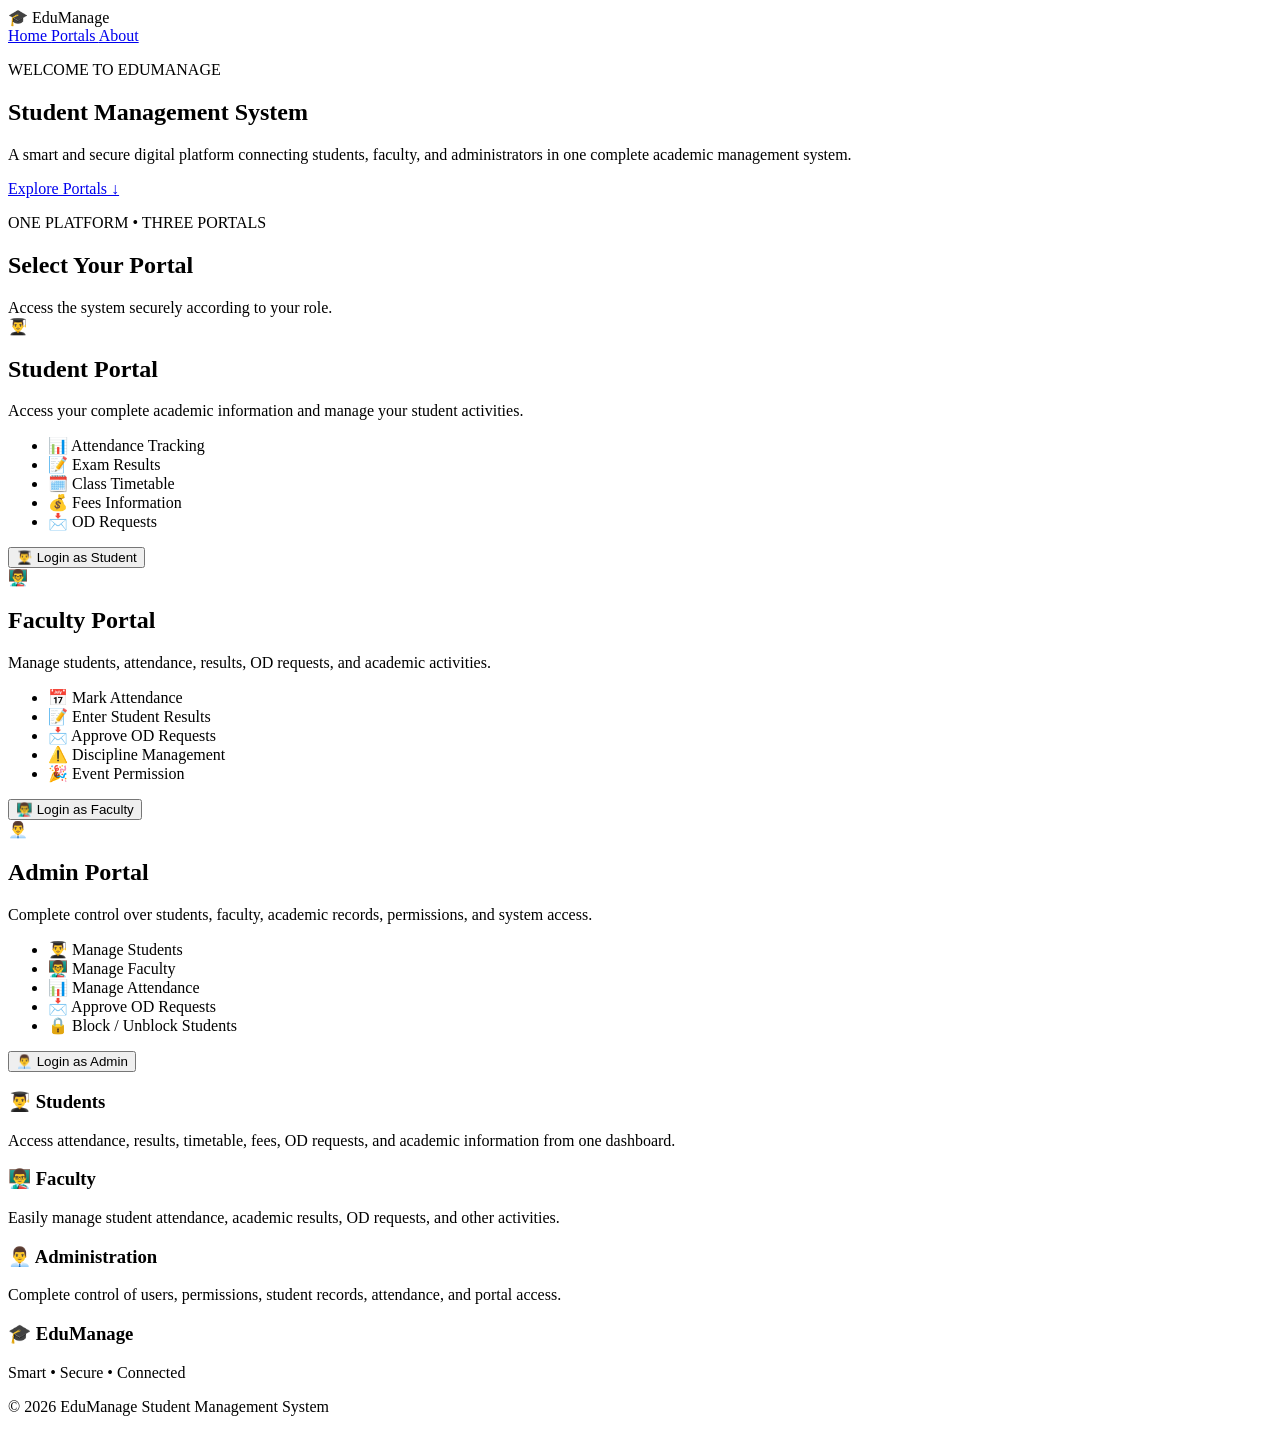
==== index.html @ 98a9db1b "Add files via upload" ====
<!DOCTYPE html>
<html lang="en">

<head>
    <meta charset="UTF-8">

    <meta name="viewport"
        content="width=device-width, initial-scale=1.0">

    <title>EduManage | Student Management System</title>

    <link rel="stylesheet" href="style.css">

    <!-- Google Font -->
    <link rel="preconnect"
        href="https://fonts.googleapis.com">

    <link rel="preconnect"
        href="https://fonts.gstatic.com"
        crossorigin>

    <link href="https://fonts.googleapis.com/css2?family=Poppins:wght@300;400;500;600;700&display=swap"
        rel="stylesheet">

</head>


<body class="home-page">


    <!-- ================= NAVBAR ================= -->

    <nav class="navbar">

        <div class="logo">
            🎓
            <span>EduManage</span>
        </div>


        <div class="nav-links">

            <a href="#home">
                Home
            </a>

            <a href="#portals">
                Portals
            </a>

            <a href="#about">
                About
            </a>

        </div>

    </nav>



    <!-- ================= HERO SECTION ================= -->

    <section
        class="hero"
        id="home">

        <div class="hero-overlay"></div>


        <div class="hero-content">

            <p class="welcome-text">
                WELCOME TO EDUMANAGE
            </p>


            <h1>

                Student Management

                <span>
                    System
                </span>

            </h1>


            <p class="hero-description">

                A smart and secure digital platform
                connecting students, faculty, and administrators
                in one complete academic management system.

            </p>


            <a
                href="#portals"
                class="explore-btn">

                Explore Portals ↓

            </a>

        </div>

    </section>



    <!-- ================= PORTALS ================= -->

    <section
        class="portal-section"
        id="portals">


        <div class="section-title">

            <p>
                ONE PLATFORM • THREE PORTALS
            </p>


            <h2>
                Select Your Portal
            </h2>


            <span>

                Access the system securely according
                to your role.

            </span>

        </div>



        <div class="portal-container">


            <!-- STUDENT PORTAL -->

            <div class="portal-card student-card">


                <div class="portal-icon">
                    👨‍🎓
                </div>


                <h2>
                    Student Portal
                </h2>


                <p>

                    Access your complete academic
                    information and manage your
                    student activities.

                </p>


                <ul>

                    <li>
                        📊 Attendance Tracking
                    </li>

                    <li>
                        📝 Exam Results
                    </li>

                    <li>
                        🗓️ Class Timetable
                    </li>

                    <li>
                        💰 Fees Information
                    </li>

                    <li>
                        📩 OD Requests
                    </li>

                </ul>


                <button
                    onclick="window.location.href='student-login.html'">

                    👨‍🎓 Login as Student

                </button>


            </div>



            <!-- FACULTY PORTAL -->

            <div class="portal-card faculty-card">


                <div class="portal-icon">
                    👨‍🏫
                </div>


                <h2>
                    Faculty Portal
                </h2>


                <p>

                    Manage students, attendance,
                    results, OD requests, and
                    academic activities.

                </p>


                <ul>

                    <li>
                        📅 Mark Attendance
                    </li>

                    <li>
                        📝 Enter Student Results
                    </li>

                    <li>
                        📩 Approve OD Requests
                    </li>

                    <li>
                        ⚠️ Discipline Management
                    </li>

                    <li>
                        🎉 Event Permission
                    </li>

                </ul>


                <button
                    onclick="window.location.href='faculty-login.html'">

                    👨‍🏫 Login as Faculty

                </button>


            </div>



            <!-- ADMIN PORTAL -->

            <div class="portal-card admin-card">


                <div class="portal-icon">
                    👨‍💼
                </div>


                <h2>
                    Admin Portal
                </h2>


                <p>

                    Complete control over students,
                    faculty, academic records,
                    permissions, and system access.

                </p>


                <ul>

                    <li>
                        👨‍🎓 Manage Students
                    </li>

                    <li>
                        👨‍🏫 Manage Faculty
                    </li>

                    <li>
                        📊 Manage Attendance
                    </li>

                    <li>
                        📩 Approve OD Requests
                    </li>

                    <li>
                        🔒 Block / Unblock Students
                    </li>

                </ul>


                <button
                    onclick="window.location.href='admin-login.html'">

                    👨‍💼 Login as Admin

                </button>


            </div>


        </div>

    </section>



    <!-- ================= FEATURES ================= -->

    <section
        class="features"
        id="about">


        <div class="feature-box">

            <h3>
                👨‍🎓 Students
            </h3>

            <p>

                Access attendance, results,
                timetable, fees, OD requests,
                and academic information
                from one dashboard.

            </p>

        </div>



        <div class="feature-box">

            <h3>
                👨‍🏫 Faculty
            </h3>

            <p>

                Easily manage student attendance,
                academic results, OD requests,
                and other activities.

            </p>

        </div>



        <div class="feature-box">

            <h3>
                👨‍💼 Administration
            </h3>

            <p>

                Complete control of users,
                permissions, student records,
                attendance, and portal access.

            </p>

        </div>


    </section>



    <!-- ================= FOOTER ================= -->

    <footer>


        <h3>
            🎓 EduManage
        </h3>


        <p>
            Smart • Secure • Connected
        </p>


        <p class="copyright">

            © 2026 EduManage
            Student Management System

        </p>


    </footer>



    <!-- JAVASCRIPT -->

    <script src="script.js"></script>


</body>

</html>
---- style.css ----
/* =========================================================
   FIXED ADVANCED DASHBOARD ALIGNMENT
========================================================= */

.dashboard-page {
    margin: 0;
    background: #f3f6fb;
    min-height: 100vh;
}


/* MAIN DASHBOARD WRAPPER */

.dashboard-container {
    display: flex;
    min-height: 100vh;
    width: 100%;
}


/* ================= SIDEBAR ================= */

.dashboard-sidebar,
.student-sidebar,
.faculty-sidebar,
.admin-sidebar {
    position: fixed;
    top: 0;
    left: 0;

    width: 260px;
    height: 100vh;

    padding: 25px 15px;

    background: linear-gradient(
        180deg,
        #0f172a,
        #172554
    );

    color: white;

    overflow-y: auto;
    z-index: 1000;
}


.dashboard-sidebar h2,
.student-sidebar h2,
.faculty-sidebar h2,
.admin-sidebar h2 {
    color: white;

    text-align: center;

    padding-bottom: 25px;
    margin-bottom: 20px;

    border-bottom: 1px solid rgba(255,255,255,0.15);
}


.dashboard-sidebar button,
.student-sidebar button,
.faculty-sidebar button,
.admin-sidebar button {
    display: block;

    width: 100%;

    padding: 13px 16px;
    margin-bottom: 8px;

    border: none;
    border-radius: 10px;

    background: transparent;

    color: #cbd5e1;

    text-align: left;

    font-size: 14px;
    font-weight: 500;

    transition: 0.3s;
}


.dashboard-sidebar button:hover,
.student-sidebar button:hover,
.faculty-sidebar button:hover,
.admin-sidebar button:hover,
.dashboard-sidebar button.active,
.student-sidebar button.active,
.faculty-sidebar button.active,
.admin-sidebar button.active {
    background: #2563eb;
    color: white;
}


/* LOGOUT */

.logout-btn {
    width: 100% !important;

    margin-top: 20px !important;

    padding: 13px 16px !important;

    background: #dc2626 !important;

    color: white !important;

    text-align: center !important;

    border-radius: 10px !important;
}


/* ================= MAIN CONTENT ================= */

.dashboard-main,
.student-main,
.faculty-main,
.admin-main {
    width: calc(100% - 260px);

    min-height: 100vh;

    margin-left: 260px;

    padding: 35px;

    overflow-x: hidden;
}


/* ================= HEADER ================= */

.dashboard-header {
    width: 100%;

    display: flex;

    justify-content: space-between;
    align-items: center;

    padding: 25px 30px;

    margin-bottom: 35px;

    background: white;

    border-radius: 20px;

    box-shadow: 0 10px 30px rgba(0,0,0,0.06);
}


.dashboard-header h1 {
    margin: 0;

    font-size: 30px;

    color: #1e293b;
}


.dashboard-header p {
    margin-top: 6px;

    color: #64748b;
}


/* ================= SECTIONS ================= */

.student-section,
.faculty-section,
.admin-section {
    display: none;
}


.student-section.active,
.faculty-section.active,
.admin-section.active {
    display: block;
}


/* ================= STAT CARDS ================= */

.stats-grid,
.dashboard-stats {
    display: grid !important;

    grid-template-columns:
        repeat(auto-fit, minmax(220px, 1fr)) !important;

    gap: 22px;

    width: 100%;

    margin-top: 25px;
    margin-bottom: 30px;
}


.stat-card {
    width: 100%;

    min-height: 160px;

    padding: 25px;

    background: white;

    border-radius: 18px;

    border: 1px solid #e5e7eb;

    box-shadow: 0 8px 25px rgba(0,0,0,0.06);

    transition: 0.3s;
}


.stat-card:hover {
    transform: translateY(-5px);

    box-shadow: 0 15px 35px rgba(0,0,0,0.10);
}


.stat-card h3 {
    font-size: 15px;

    color: #64748b;

    margin-bottom: 15px;
}


.stat-card .number,
.stat-card h2 {
    font-size: 32px;

    font-weight: 700;

    color: #1e3a8a;
}


/* ================= SECTION HEADING ================= */

.section-heading {
    margin-bottom: 25px;
}


.section-heading p {
    color: #2563eb;

    font-size: 12px;

    font-weight: 700;

    letter-spacing: 2px;
}


.section-heading h2 {
    margin-top: 7px;

    font-size: 30px;

    color: #1e293b;
}


/* ================= CONTENT CARD ================= */

.content-card,
.form-card,
.request-card,
.attendance-summary,
.table-container {
    width: 100%;

    background: white;

    border-radius: 18px;

    box-shadow: 0 8px 25px rgba(0,0,0,0.05);
}


/* ================= RESPONSIVE ================= */

@media screen and (max-width: 900px) {

    .dashboard-sidebar,
    .student-sidebar,
    .faculty-sidebar,
    .admin-sidebar {
        position: relative;

        width: 100%;
        height: auto;

        min-height: auto;
    }


    .dashboard-main,
    .student-main,
    .faculty-main,
    .admin-main {
        width: 100%;

        margin-left: 0;

        padding: 20px;
    }


    .stats-grid,
    .dashboard-stats {
        grid-template-columns:
            repeat(2, 1fr) !important;
    }
}


@media screen and (max-width: 600px) {

    .stats-grid,
    .dashboard-stats {
        grid-template-columns: 1fr !important;
    }


    .dashboard-header {
        flex-direction: column;

        align-items: flex-start;
    }
}
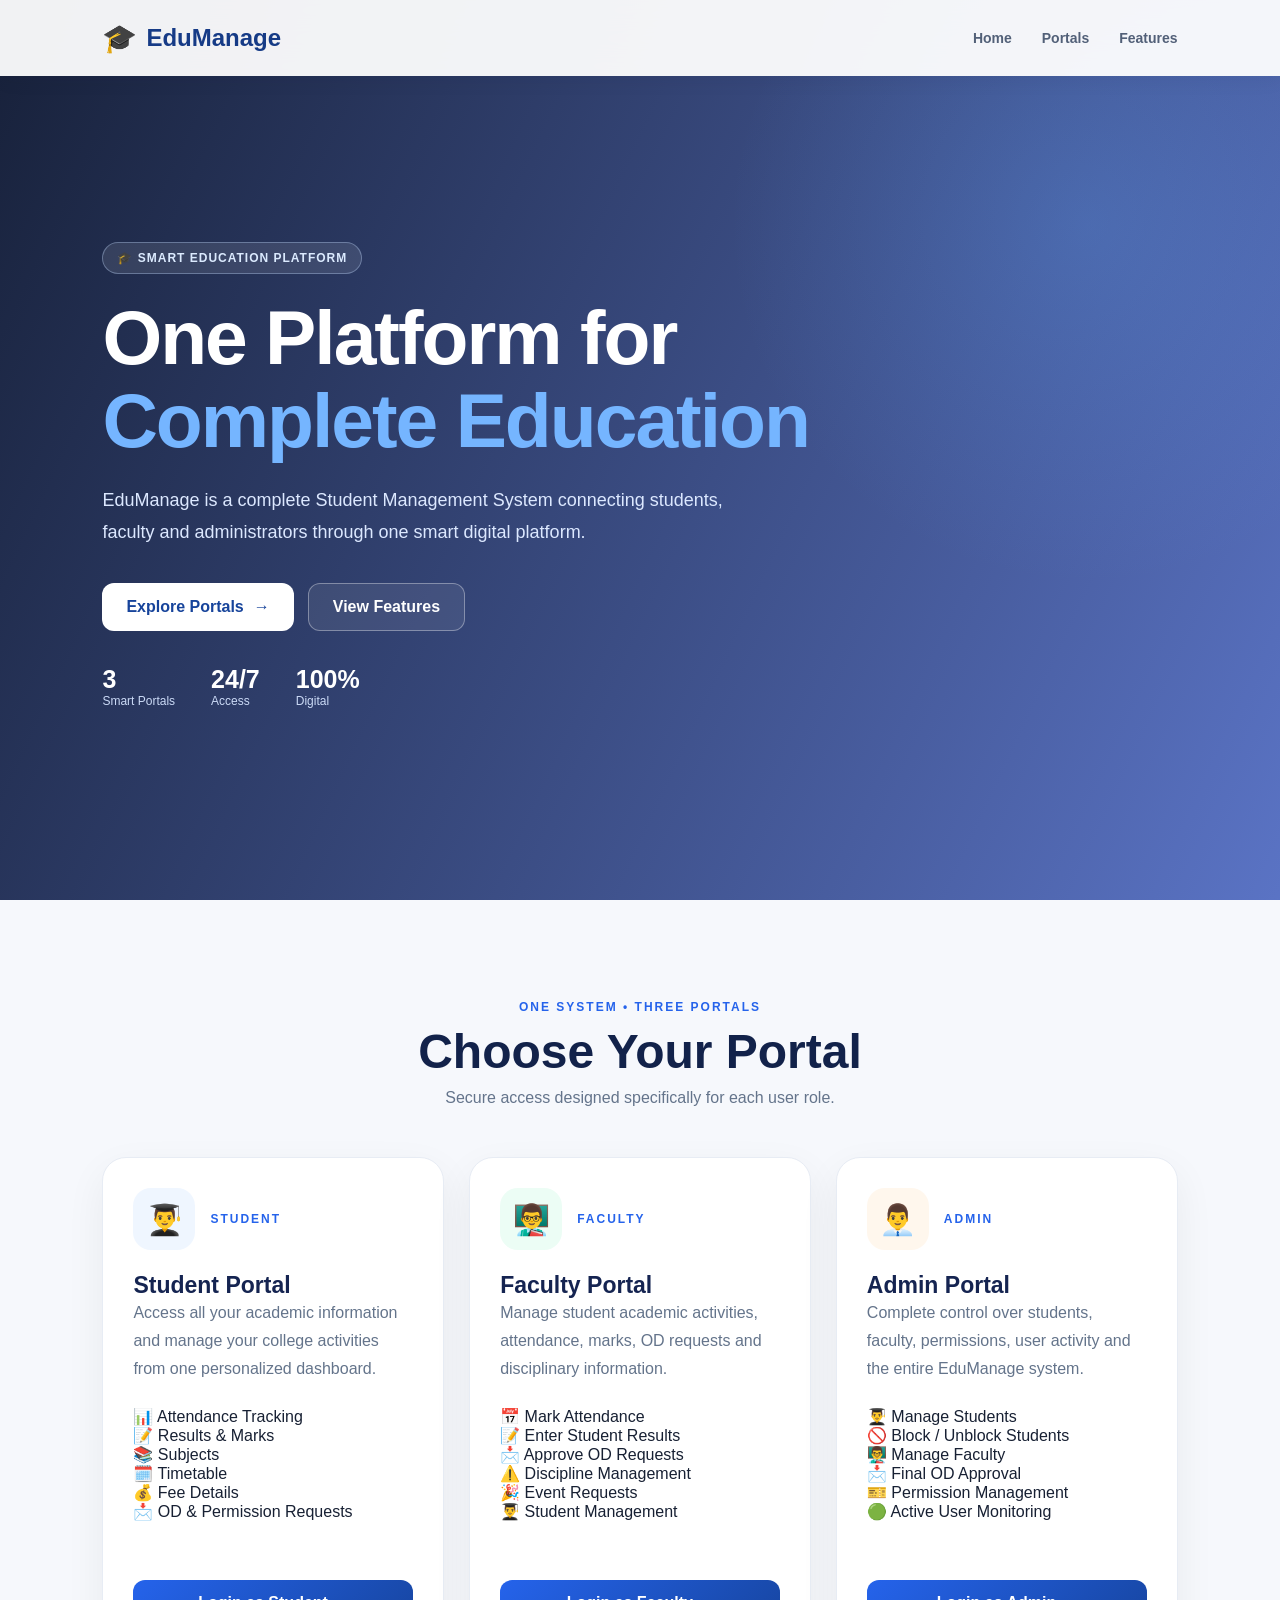
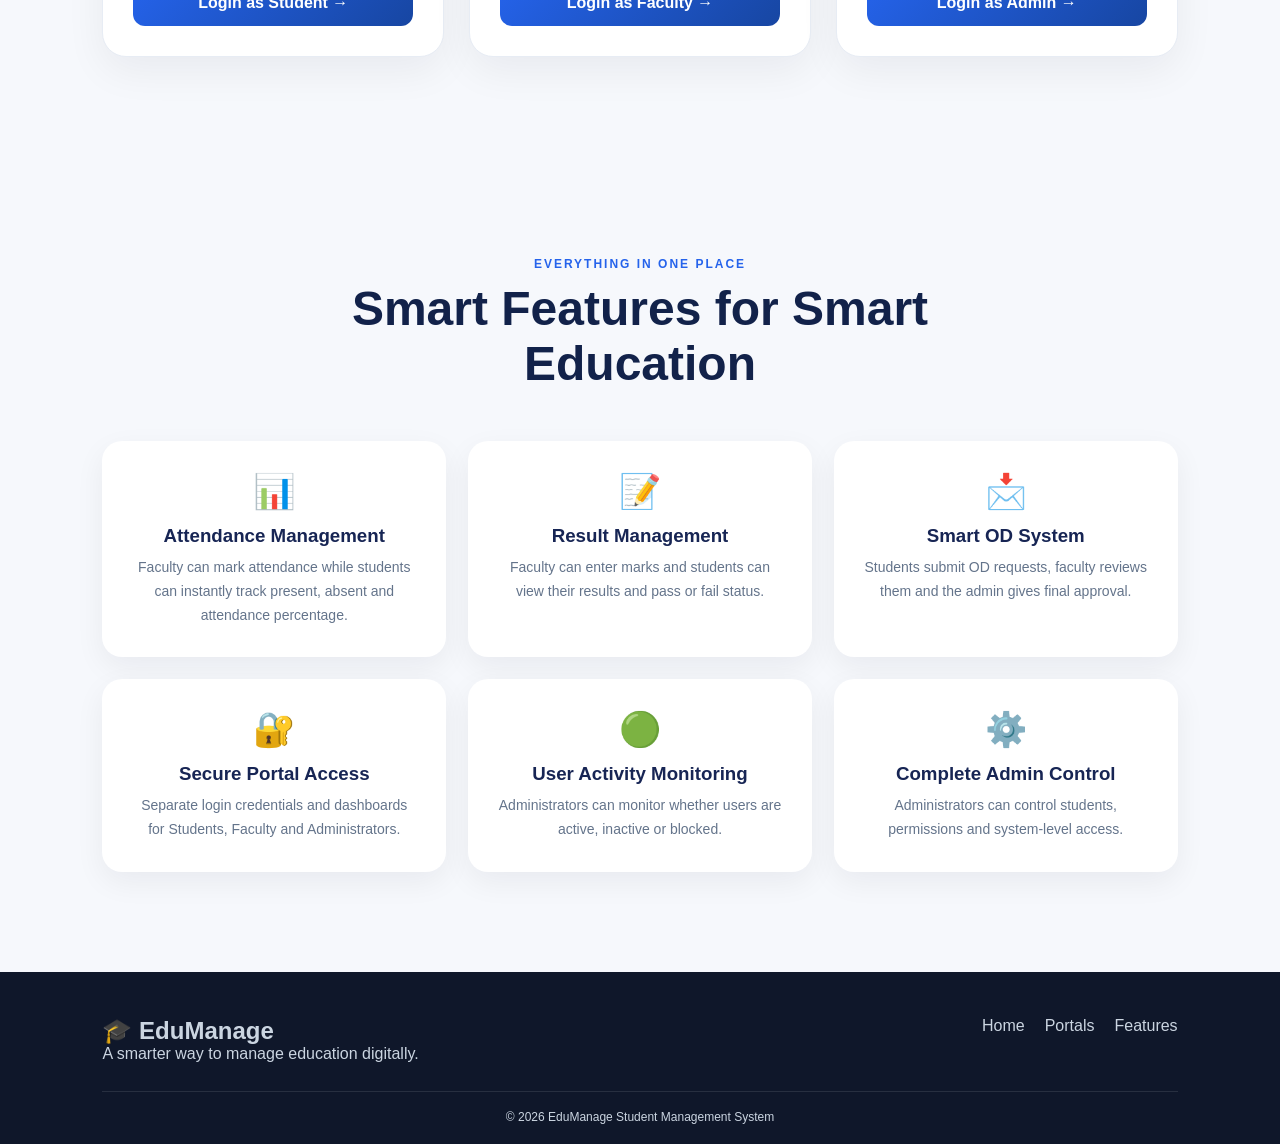
==== commit c0d5a6f5: "Add files via upload" ====
--- a/index.html
+++ b/index.html
@@ -1,44 +1,657 @@
 <!DOCTYPE html>
+
 <html lang="en">
 
 <head>
-    <meta charset="UTF-8">
-
-    <meta name="viewport"
-        content="width=device-width, initial-scale=1.0">
-
-    <title>EduManage | Student Management System</title>
-
-    <link rel="stylesheet" href="style.css">
-
-    <!-- Google Font -->
-    <link rel="preconnect"
-        href="https://fonts.googleapis.com">
-
-    <link rel="preconnect"
-        href="https://fonts.gstatic.com"
-        crossorigin>
-
-    <link href="https://fonts.googleapis.com/css2?family=Poppins:wght@300;400;500;600;700&display=swap"
-        rel="stylesheet">
+
+
+<meta charset="UTF-8">
+
+<meta
+    name="viewport"
+    content="width=device-width, initial-scale=1.0"
+>
+
+<title>EduManage | Student Management System</title>
+
+<link
+    rel="stylesheet"
+    href="style.css"
+>
+
+<link
+    rel="preconnect"
+    href="https://fonts.googleapis.com"
+>
+
+<link
+    rel="preconnect"
+    href="https://fonts.gstatic.com"
+    crossorigin
+>
+
+<link
+    href="https://fonts.googleapis.com/css2?family=Poppins:wght@300;400;500;600;700;800&display=swap"
+    rel="stylesheet"
+>
+
 
 </head>
 
-
 <body class="home-page">
 
 
-    <!-- ================= NAVBAR ================= -->
-
-    <nav class="navbar">
-
-        <div class="logo">
+<!-- ================= NAVBAR ================= -->
+
+<nav class="navbar">
+
+    <a
+        href="index.html"
+        class="logo"
+    >
+
+        <span class="logo-icon">
             🎓
-            <span>EduManage</span>
-        </div>
-
-
-        <div class="nav-links">
+        </span>
+
+        <span>
+            EduManage
+        </span>
+
+    </a>
+
+
+    <div class="nav-links">
+
+        <a href="#home">
+            Home
+        </a>
+
+        <a href="#portals">
+            Portals
+        </a>
+
+        <a href="#features">
+            Features
+        </a>
+
+    </div>
+
+</nav>
+
+
+
+<!-- ================= HERO ================= -->
+
+<section
+    class="hero"
+    id="home"
+>
+
+    <div class="hero-overlay"></div>
+
+
+    <div class="hero-content">
+
+        <div class="hero-badge">
+
+            🎓 SMART EDUCATION PLATFORM
+
+        </div>
+
+
+        <h1>
+
+            One Platform for
+
+            <span>
+                Complete Education
+            </span>
+
+        </h1>
+
+
+        <p>
+
+            EduManage is a complete Student Management
+            System connecting students, faculty and
+            administrators through one smart digital platform.
+
+        </p>
+
+
+        <div class="hero-buttons">
+
+            <a
+                href="#portals"
+                class="primary-btn"
+            >
+
+                Explore Portals
+                <span>→</span>
+
+            </a>
+
+
+            <a
+                href="#features"
+                class="secondary-btn"
+            >
+
+                View Features
+
+            </a>
+
+        </div>
+
+
+        <div class="hero-stats">
+
+            <div>
+
+                <strong>
+                    3
+                </strong>
+
+                <span>
+                    Smart Portals
+                </span>
+
+            </div>
+
+
+            <div>
+
+                <strong>
+                    24/7
+                </strong>
+
+                <span>
+                    Access
+                </span>
+
+            </div>
+
+
+            <div>
+
+                <strong>
+                    100%
+                </strong>
+
+                <span>
+                    Digital
+                </span>
+
+            </div>
+
+        </div>
+
+    </div>
+
+</section>
+
+
+
+<!-- ================= PORTALS ================= -->
+
+<section
+    class="portal-section"
+    id="portals"
+>
+
+    <div class="section-title">
+
+        <p>
+            ONE SYSTEM • THREE PORTALS
+        </p>
+
+        <h2>
+            Choose Your Portal
+        </h2>
+
+        <span>
+
+            Secure access designed specifically
+            for each user role.
+
+        </span>
+
+    </div>
+
+
+
+    <div class="portal-container">
+
+
+        <!-- STUDENT PORTAL -->
+
+        <div class="portal-card student-card">
+
+            <div class="portal-card-top">
+
+                <div class="portal-icon">
+
+                    👨‍🎓
+
+                </div>
+
+
+                <div class="portal-tag">
+
+                    STUDENT
+
+                </div>
+
+            </div>
+
+
+            <h2>
+                Student Portal
+            </h2>
+
+
+            <p>
+
+                Access all your academic information
+                and manage your college activities
+                from one personalized dashboard.
+
+            </p>
+
+
+            <div class="portal-features">
+
+                <div>
+                    📊 Attendance Tracking
+                </div>
+
+                <div>
+                    📝 Results & Marks
+                </div>
+
+                <div>
+                    📚 Subjects
+                </div>
+
+                <div>
+                    🗓️ Timetable
+                </div>
+
+                <div>
+                    💰 Fee Details
+                </div>
+
+                <div>
+                    📩 OD & Permission Requests
+                </div>
+
+            </div>
+
+
+            <button
+                class="portal-btn"
+                onclick="window.location.href='student-login.html'"
+            >
+
+                Login as Student
+                <span>→</span>
+
+            </button>
+
+        </div>
+
+
+
+        <!-- FACULTY PORTAL -->
+
+        <div class="portal-card faculty-card">
+
+            <div class="portal-card-top">
+
+                <div class="portal-icon">
+
+                    👨‍🏫
+
+                </div>
+
+
+                <div class="portal-tag">
+
+                    FACULTY
+
+                </div>
+
+            </div>
+
+
+            <h2>
+                Faculty Portal
+            </h2>
+
+
+            <p>
+
+                Manage student academic activities,
+                attendance, marks, OD requests and
+                disciplinary information.
+
+            </p>
+
+
+            <div class="portal-features">
+
+                <div>
+                    📅 Mark Attendance
+                </div>
+
+                <div>
+                    📝 Enter Student Results
+                </div>
+
+                <div>
+                    📩 Approve OD Requests
+                </div>
+
+                <div>
+                    ⚠️ Discipline Management
+                </div>
+
+                <div>
+                    🎉 Event Requests
+                </div>
+
+                <div>
+                    👨‍🎓 Student Management
+                </div>
+
+            </div>
+
+
+            <button
+                class="portal-btn"
+                onclick="window.location.href='faculty-login.html'"
+            >
+
+                Login as Faculty
+                <span>→</span>
+
+            </button>
+
+        </div>
+
+
+
+        <!-- ADMIN PORTAL -->
+
+        <div class="portal-card admin-card">
+
+            <div class="portal-card-top">
+
+                <div class="portal-icon">
+
+                    👨‍💼
+
+                </div>
+
+
+                <div class="portal-tag">
+
+                    ADMIN
+
+                </div>
+
+            </div>
+
+
+            <h2>
+                Admin Portal
+            </h2>
+
+
+            <p>
+
+                Complete control over students,
+                faculty, permissions, user activity
+                and the entire EduManage system.
+
+            </p>
+
+
+            <div class="portal-features">
+
+                <div>
+                    👨‍🎓 Manage Students
+                </div>
+
+                <div>
+                    🚫 Block / Unblock Students
+                </div>
+
+                <div>
+                    👨‍🏫 Manage Faculty
+                </div>
+
+                <div>
+                    📩 Final OD Approval
+                </div>
+
+                <div>
+                    🎫 Permission Management
+                </div>
+
+                <div>
+                    🟢 Active User Monitoring
+                </div>
+
+            </div>
+
+
+            <button
+                class="portal-btn"
+                onclick="window.location.href='admin-login.html'"
+            >
+
+                Login as Admin
+                <span>→</span>
+
+            </button>
+
+        </div>
+
+    </div>
+
+</section>
+
+
+
+<!-- ================= FEATURES ================= -->
+
+<section
+    class="features-section"
+    id="features"
+>
+
+    <div class="section-title">
+
+        <p>
+            EVERYTHING IN ONE PLACE
+        </p>
+
+        <h2>
+            Smart Features for Smart Education
+        </h2>
+
+    </div>
+
+
+    <div class="features-grid">
+
+
+        <div class="feature-box">
+
+            <div class="feature-icon">
+
+                📊
+
+            </div>
+
+            <h3>
+                Attendance Management
+            </h3>
+
+            <p>
+
+                Faculty can mark attendance while
+                students can instantly track present,
+                absent and attendance percentage.
+
+            </p>
+
+        </div>
+
+
+        <div class="feature-box">
+
+            <div class="feature-icon">
+
+                📝
+
+            </div>
+
+            <h3>
+                Result Management
+            </h3>
+
+            <p>
+
+                Faculty can enter marks and students
+                can view their results and pass or
+                fail status.
+
+            </p>
+
+        </div>
+
+
+        <div class="feature-box">
+
+            <div class="feature-icon">
+
+                📩
+
+            </div>
+
+            <h3>
+                Smart OD System
+            </h3>
+
+            <p>
+
+                Students submit OD requests,
+                faculty reviews them and the admin
+                gives final approval.
+
+            </p>
+
+        </div>
+
+
+        <div class="feature-box">
+
+            <div class="feature-icon">
+
+                🔐
+
+            </div>
+
+            <h3>
+                Secure Portal Access
+            </h3>
+
+            <p>
+
+                Separate login credentials and
+                dashboards for Students, Faculty
+                and Administrators.
+
+            </p>
+
+        </div>
+
+
+        <div class="feature-box">
+
+            <div class="feature-icon">
+
+                🟢
+
+            </div>
+
+            <h3>
+                User Activity Monitoring
+            </h3>
+
+            <p>
+
+                Administrators can monitor whether
+                users are active, inactive or blocked.
+
+            </p>
+
+        </div>
+
+
+        <div class="feature-box">
+
+            <div class="feature-icon">
+
+                ⚙️
+
+            </div>
+
+            <h3>
+                Complete Admin Control
+            </h3>
+
+            <p>
+
+                Administrators can control students,
+                permissions and system-level access.
+
+            </p>
+
+        </div>
+
+    </div>
+
+</section>
+
+
+
+<!-- ================= FOOTER ================= -->
+
+<footer class="main-footer">
+
+    <div class="footer-content">
+
+        <div>
+
+            <h2>
+                🎓 EduManage
+            </h2>
+
+            <p>
+
+                A smarter way to manage
+                education digitally.
+
+            </p>
+
+        </div>
+
+
+        <div class="footer-links">
 
             <a href="#home">
                 Home
@@ -48,384 +661,28 @@
                 Portals
             </a>
 
-            <a href="#about">
-                About
+            <a href="#features">
+                Features
             </a>
 
         </div>
 
-    </nav>
-
-
-
-    <!-- ================= HERO SECTION ================= -->
-
-    <section
-        class="hero"
-        id="home">
-
-        <div class="hero-overlay"></div>
-
-
-        <div class="hero-content">
-
-            <p class="welcome-text">
-                WELCOME TO EDUMANAGE
-            </p>
-
-
-            <h1>
-
-                Student Management
-
-                <span>
-                    System
-                </span>
-
-            </h1>
-
-
-            <p class="hero-description">
-
-                A smart and secure digital platform
-                connecting students, faculty, and administrators
-                in one complete academic management system.
-
-            </p>
-
-
-            <a
-                href="#portals"
-                class="explore-btn">
-
-                Explore Portals ↓
-
-            </a>
-
-        </div>
-
-    </section>
-
-
-
-    <!-- ================= PORTALS ================= -->
-
-    <section
-        class="portal-section"
-        id="portals">
-
-
-        <div class="section-title">
-
-            <p>
-                ONE PLATFORM • THREE PORTALS
-            </p>
-
-
-            <h2>
-                Select Your Portal
-            </h2>
-
-
-            <span>
-
-                Access the system securely according
-                to your role.
-
-            </span>
-
-        </div>
-
-
-
-        <div class="portal-container">
-
-
-            <!-- STUDENT PORTAL -->
-
-            <div class="portal-card student-card">
-
-
-                <div class="portal-icon">
-                    👨‍🎓
-                </div>
-
-
-                <h2>
-                    Student Portal
-                </h2>
-
-
-                <p>
-
-                    Access your complete academic
-                    information and manage your
-                    student activities.
-
-                </p>
-
-
-                <ul>
-
-                    <li>
-                        📊 Attendance Tracking
-                    </li>
-
-                    <li>
-                        📝 Exam Results
-                    </li>
-
-                    <li>
-                        🗓️ Class Timetable
-                    </li>
-
-                    <li>
-                        💰 Fees Information
-                    </li>
-
-                    <li>
-                        📩 OD Requests
-                    </li>
-
-                </ul>
-
-
-                <button
-                    onclick="window.location.href='student-login.html'">
-
-                    👨‍🎓 Login as Student
-
-                </button>
-
-
-            </div>
-
-
-
-            <!-- FACULTY PORTAL -->
-
-            <div class="portal-card faculty-card">
-
-
-                <div class="portal-icon">
-                    👨‍🏫
-                </div>
-
-
-                <h2>
-                    Faculty Portal
-                </h2>
-
-
-                <p>
-
-                    Manage students, attendance,
-                    results, OD requests, and
-                    academic activities.
-
-                </p>
-
-
-                <ul>
-
-                    <li>
-                        📅 Mark Attendance
-                    </li>
-
-                    <li>
-                        📝 Enter Student Results
-                    </li>
-
-                    <li>
-                        📩 Approve OD Requests
-                    </li>
-
-                    <li>
-                        ⚠️ Discipline Management
-                    </li>
-
-                    <li>
-                        🎉 Event Permission
-                    </li>
-
-                </ul>
-
-
-                <button
-                    onclick="window.location.href='faculty-login.html'">
-
-                    👨‍🏫 Login as Faculty
-
-                </button>
-
-
-            </div>
-
-
-
-            <!-- ADMIN PORTAL -->
-
-            <div class="portal-card admin-card">
-
-
-                <div class="portal-icon">
-                    👨‍💼
-                </div>
-
-
-                <h2>
-                    Admin Portal
-                </h2>
-
-
-                <p>
-
-                    Complete control over students,
-                    faculty, academic records,
-                    permissions, and system access.
-
-                </p>
-
-
-                <ul>
-
-                    <li>
-                        👨‍🎓 Manage Students
-                    </li>
-
-                    <li>
-                        👨‍🏫 Manage Faculty
-                    </li>
-
-                    <li>
-                        📊 Manage Attendance
-                    </li>
-
-                    <li>
-                        📩 Approve OD Requests
-                    </li>
-
-                    <li>
-                        🔒 Block / Unblock Students
-                    </li>
-
-                </ul>
-
-
-                <button
-                    onclick="window.location.href='admin-login.html'">
-
-                    👨‍💼 Login as Admin
-
-                </button>
-
-
-            </div>
-
-
-        </div>
-
-    </section>
-
-
-
-    <!-- ================= FEATURES ================= -->
-
-    <section
-        class="features"
-        id="about">
-
-
-        <div class="feature-box">
-
-            <h3>
-                👨‍🎓 Students
-            </h3>
-
-            <p>
-
-                Access attendance, results,
-                timetable, fees, OD requests,
-                and academic information
-                from one dashboard.
-
-            </p>
-
-        </div>
-
-
-
-        <div class="feature-box">
-
-            <h3>
-                👨‍🏫 Faculty
-            </h3>
-
-            <p>
-
-                Easily manage student attendance,
-                academic results, OD requests,
-                and other activities.
-
-            </p>
-
-        </div>
-
-
-
-        <div class="feature-box">
-
-            <h3>
-                👨‍💼 Administration
-            </h3>
-
-            <p>
-
-                Complete control of users,
-                permissions, student records,
-                attendance, and portal access.
-
-            </p>
-
-        </div>
-
-
-    </section>
-
-
-
-    <!-- ================= FOOTER ================= -->
-
-    <footer>
-
-
-        <h3>
-            🎓 EduManage
-        </h3>
-
-
-        <p>
-            Smart • Secure • Connected
-        </p>
-
-
-        <p class="copyright">
-
-            © 2026 EduManage
-            Student Management System
-
-        </p>
-
-
-    </footer>
-
-
-
-    <!-- JAVASCRIPT -->
-
-    <script src="script.js"></script>
+    </div>
+
+
+    <div class="footer-bottom">
+
+        © 2026 EduManage Student Management System
+
+    </div>
+
+</footer>
+
+
+
+<script src="script.js"></script>
 
 
 </body>
 
-</html>+</html>
--- a/style.css
+++ b/style.css
@@ -1,352 +1,22 @@
-/* =========================================================
-   FIXED ADVANCED DASHBOARD ALIGNMENT
-========================================================= */
+/* ADVANCED EDUMANAGE UI — compatible with existing HTML */
+*{box-sizing:border-box;margin:0;padding:0}
+html{scroll-behavior:smooth}
+body{font-family:"Poppins",Arial,sans-serif;background:#f4f7fb;color:#172033}
+a{text-decoration:none;color:inherit} button,input,textarea,select{font:inherit} button{cursor:pointer}
 
-.dashboard-page {
-    margin: 0;
-    background: #f3f6fb;
-    min-height: 100vh;
-}
+/* HOME */
+.home-page{background:#f6f8fc}
+.navbar{height:76px;width:100%;padding:0 8%;position:fixed;top:0;z-index:1000;display:flex;align-items:center;justify-content:space-between;background:rgba(255,255,255,.94);backdrop-filter:blur(16px);box-shadow:0 2px 20px rgba(15,23,42,.07)}
+.logo{display:flex;align-items:center;gap:9px;font-size:24px;font-weight:800;color:#163b86}.logo-icon{font-size:28px}
+.nav-links{display:flex;gap:30px}.nav-links a{font-size:14px;font-weight:600;color:#526078}.nav-links a:hover{color:#2563eb}
+.hero{min-height:100vh;padding:120px 8% 70px;display:flex;align-items:center;position:relative;background:linear-gradient(115deg,rgba(9,19,45,.94),rgba(30,64,175,.72)),url("https://images.unsplash.com/photo-1523050854058-8df90110c9f1?auto=format&fit=crop&w=1800&q=80") center/cover}.hero-overlay{position:absolute;inset:0;background:radial-gradient(circle at 85% 25%,rgba(96,165,250,.22),transparent 28%)}.hero-content{position:relative;z-index:1;max-width:780px;color:#fff}.hero-badge{display:inline-flex;padding:8px 14px;border:1px solid rgba(191,219,254,.35);border-radius:999px;background:rgba(255,255,255,.1);font-size:12px;font-weight:700;letter-spacing:1px;color:#dbeafe;margin-bottom:22px}.hero h1{font-size:clamp(46px,6vw,78px);line-height:1.08;letter-spacing:-2px;margin-bottom:22px}.hero h1 span{display:block;color:#75b5ff}.hero-content>p{max-width:650px;color:#dce8ff;font-size:18px;line-height:1.8}.hero-buttons{display:flex;gap:14px;margin:34px 0}.primary-btn,.secondary-btn{display:inline-flex;align-items:center;justify-content:center;gap:10px;padding:14px 24px;border-radius:12px;font-weight:700;transition:.25s}.primary-btn{border:0;background:#fff;color:#17449b}.secondary-btn{border:1px solid rgba(255,255,255,.35);color:#fff;background:rgba(255,255,255,.08)}.primary-btn:hover,.secondary-btn:hover{transform:translateY(-3px)}.hero-stats{display:flex;gap:36px}.hero-stats div{display:flex;flex-direction:column}.hero-stats strong{font-size:25px}.hero-stats span{font-size:12px;color:#cbdaf6}
+.portal-section,.features-section{padding:100px 8%}.section-title{text-align:center;max-width:720px;margin:0 auto 50px}.section-title p,.portal-tag{font-size:12px;font-weight:800;letter-spacing:2px;color:#2563eb}.section-title h2{font-size:clamp(32px,4vw,48px);margin:10px 0;color:#12224a}.section-title span{color:#64748b}.portal-container{max-width:1300px;margin:auto;display:grid;grid-template-columns:repeat(3,1fr);gap:25px}.portal-card{min-height:500px;display:flex;flex-direction:column;padding:30px;border:1px solid #e7ecf4;border-radius:24px;background:#fff;box-shadow:0 14px 40px rgba(15,23,42,.06);transition:.3s}.portal-card:hover{transform:translateY(-8px);box-shadow:0 25px 55px rgba(15,23,42,.13)}.portal-card-top{display:flex;align-items:center;gap:15px;margin-bottom:22px}.portal-icon{width:62px;height:62px;display:grid;place-items:center;border-radius:18px;background:#eff6ff;font-size:30px}.faculty-card .portal-icon{background:#ecfdf5}.admin-card .portal-icon{background:#fff7ed}.portal-card h2{font-size:23px;color:#152451}.portal-card>p{color:#64748b;line-height:1.75}.portal-features{list-style:none;margin:24px 0;flex:1}.portal-features li{padding:9px 0;color:#475569;font-size:14px}.portal-btn,.primary-action-btn{width:100%;border:0;border-radius:12px;padding:14px;background:linear-gradient(135deg,#2563eb,#1746a2);color:#fff;font-weight:700}.features-grid{max-width:1200px;margin:auto;display:grid;grid-template-columns:repeat(3,1fr);gap:22px}.feature-box{padding:30px;border-radius:20px;background:#fff;box-shadow:0 10px 30px rgba(15,23,42,.06);text-align:center}.feature-icon{font-size:34px;margin-bottom:14px}.feature-box h3{color:#172554;margin-bottom:9px}.feature-box p{color:#64748b;font-size:14px;line-height:1.7}.main-footer{background:#0f172a;color:#cbd5e1;padding:45px 8% 20px}.footer-content{display:flex;justify-content:space-between;gap:30px}.footer-links{display:flex;gap:20px}.footer-bottom{text-align:center;margin-top:28px;padding-top:18px;border-top:1px solid rgba(255,255,255,.1);font-size:12px}
 
+/* LOGIN */
+.login-page{min-height:100vh}.modern-login-container{min-height:100vh;display:grid;grid-template-columns:1.05fr .95fr}.login-info-panel{padding:55px 9%;display:flex;flex-direction:column;justify-content:space-between;color:#fff;background:linear-gradient(135deg,rgba(10,20,45,.96),rgba(25,65,165,.78)),url("https://images.unsplash.com/photo-1523240795612-9a054b0db644?auto=format&fit=crop&w=1600&q=80") center/cover}.login-brand{display:flex;align-items:center;gap:13px}.brand-icon,.login-avatar{display:grid;place-items:center;border-radius:17px;font-size:30px}.brand-icon{width:58px;height:58px;background:rgba(255,255,255,.14)}.login-brand h1{font-size:25px}.login-brand p,.login-footer-text{font-size:12px;color:#c7d9fb}.portal-label{font-size:11px;font-weight:800;letter-spacing:2px;color:#77b4ff;margin-bottom:14px}.login-info-content h2{font-size:clamp(36px,4vw,54px);line-height:1.16;margin-bottom:20px}.login-info-content>p{color:#d9e7ff;line-height:1.8}.login-features{display:grid;grid-template-columns:repeat(2,1fr);gap:13px;margin-top:32px}.login-features div{display:flex;align-items:center;gap:10px;padding:13px;border-radius:12px;background:rgba(255,255,255,.1);font-size:13px}.login-form-panel{display:flex;align-items:center;justify-content:center;padding:50px;background:#fff}.login-form-container{width:100%;max-width:460px}.back-home{font-size:13px;font-weight:700;color:#2563eb}.login-heading{margin:28px 0}.login-avatar{width:65px;height:65px;background:#eff6ff;margin-bottom:16px}.login-heading h2{font-size:32px;margin:7px 0}.login-heading>p:last-child{color:#64748b;line-height:1.6}.modern-login-form>label{display:block;font-size:13px;font-weight:700;color:#334155;margin:17px 0 7px}.input-wrapper{position:relative;display:flex;align-items:center}.input-wrapper>span{position:absolute;left:15px}.input-wrapper input{width:100%;padding:14px 48px;border:1px solid #dbe2ed;border-radius:12px;background:#f8fafc;outline:none}.input-wrapper input:focus{border-color:#2563eb;background:#fff;box-shadow:0 0 0 4px rgba(37,99,235,.09)}.show-password{position:absolute;right:12px;border:0;background:transparent}.login-options{display:flex;align-items:center;justify-content:space-between;margin:17px 0}.remember-me{display:flex!important;align-items:center;gap:7px!important;margin:0!important;font-size:13px!important}.login-options a{font-size:12px;color:#2563eb}.modern-login-btn{width:100%;padding:15px;border:0;border-radius:12px;background:linear-gradient(135deg,#2563eb,#1647aa);color:#fff;font-weight:700}.modern-login-btn span{float:right}.login-message{text-align:center;min-height:20px;margin-top:12px;font-size:13px}.demo-login{margin-top:22px;padding:16px;border:1px solid #dbeafe;background:#eff6ff;border-radius:13px;font-size:13px}.demo-login div{display:flex;flex-direction:column;gap:4px;margin-top:7px}.other-portals{text-align:center;margin-top:22px;font-size:13px;color:#64748b}.other-portals div{display:flex;justify-content:center;gap:18px;margin-top:8px}.other-portals a{color:#2563eb}
 
-/* MAIN DASHBOARD WRAPPER */
+/* DASHBOARD */
+.dashboard-layout{min-height:100vh}.sidebar{position:fixed;left:0;top:0;width:265px;height:100vh;padding:22px 13px;background:linear-gradient(180deg,#0f172a,#172554);color:#fff;overflow-y:auto;z-index:20}.sidebar-logo{font-size:22px;font-weight:800;padding:10px 12px 24px;border-bottom:1px solid rgba(255,255,255,.12)}.sidebar-profile{padding:22px 12px 15px}.sidebar-profile h3{font-size:15px}.sidebar-profile p{font-size:12px;color:#a9b8d4;margin-top:4px}.student-menu button,.faculty-menu button,.admin-menu button{width:100%;display:block;text-align:left;border:0;background:transparent;color:#cbd5e1;padding:12px 14px;border-radius:10px;margin:3px 0;font-size:13px;transition:.2s}.student-menu button:hover,.faculty-menu button:hover,.admin-menu button:hover,.student-active,.faculty-active,.admin-active{background:rgba(59,130,246,.24)!important;color:#fff!important}.logout-btn{margin-top:20px!important;background:rgba(220,38,38,.18)!important;color:#fecaca!important}.dashboard-main{margin-left:265px;min-height:100vh;padding:32px;max-width:calc(100vw - 265px)}.dashboard-header{display:flex;justify-content:space-between;align-items:center;gap:20px;padding:23px 27px;background:#fff;border-radius:18px;box-shadow:0 8px 25px rgba(15,23,42,.05);margin-bottom:30px}.dashboard-header h1{font-size:28px;color:#12224a}.dashboard-header p{font-size:13px;color:#64748b;margin-top:5px}.dashboard-user{font-size:13px;color:#475569}.student-section,.faculty-section,.admin-section{display:none}.student-section.active,.faculty-section.active,.admin-section.active{display:block}.section-heading{margin-bottom:22px}.section-heading p{font-size:11px;font-weight:800;letter-spacing:1.8px;color:#2563eb}.section-heading h2{font-size:27px;color:#172554;margin-top:5px}.dashboard-grid{display:grid;grid-template-columns:repeat(auto-fit,minmax(210px,1fr));gap:18px;margin-bottom:26px}.stat-card{padding:23px;background:#fff;border:1px solid #e9eef5;border-radius:17px;box-shadow:0 8px 25px rgba(15,23,42,.045)}.stat-card h3{font-size:13px;color:#64748b;margin-bottom:8px}.stat-card h2,.stat-card .number{font-size:29px;color:#173f91}.content-card,.form-card{background:#fff;border:1px solid #e9eef5;border-radius:17px;box-shadow:0 8px 25px rgba(15,23,42,.045);padding:25px}.form-card{max-width:800px}.form-card label{display:block;font-size:13px;font-weight:700;margin:16px 0 7px}.form-card input,.form-card textarea,.form-card select{width:100%;padding:12px;border:1px solid #dbe2ed;border-radius:10px;background:#f8fafc;outline:none}.primary-action-btn{width:auto;margin-top:18px}.table-container{width:100%;overflow-x:auto;background:#fff;border-radius:17px;box-shadow:0 8px 25px rgba(15,23,42,.045)}table{width:100%;border-collapse:collapse;min-width:650px}th{background:#172554;color:#fff;text-align:left;padding:15px;font-size:12px}td{padding:15px;border-bottom:1px solid #edf1f6;font-size:13px;color:#475569}.status-approved{display:inline-block;padding:5px 9px;border-radius:999px;background:#dcfce7;color:#15803d;font-size:11px;font-weight:700}
 
-.dashboard-container {
-    display: flex;
-    min-height: 100vh;
-    width: 100%;
-}
-
-
-/* ================= SIDEBAR ================= */
-
-.dashboard-sidebar,
-.student-sidebar,
-.faculty-sidebar,
-.admin-sidebar {
-    position: fixed;
-    top: 0;
-    left: 0;
-
-    width: 260px;
-    height: 100vh;
-
-    padding: 25px 15px;
-
-    background: linear-gradient(
-        180deg,
-        #0f172a,
-        #172554
-    );
-
-    color: white;
-
-    overflow-y: auto;
-    z-index: 1000;
-}
-
-
-.dashboard-sidebar h2,
-.student-sidebar h2,
-.faculty-sidebar h2,
-.admin-sidebar h2 {
-    color: white;
-
-    text-align: center;
-
-    padding-bottom: 25px;
-    margin-bottom: 20px;
-
-    border-bottom: 1px solid rgba(255,255,255,0.15);
-}
-
-
-.dashboard-sidebar button,
-.student-sidebar button,
-.faculty-sidebar button,
-.admin-sidebar button {
-    display: block;
-
-    width: 100%;
-
-    padding: 13px 16px;
-    margin-bottom: 8px;
-
-    border: none;
-    border-radius: 10px;
-
-    background: transparent;
-
-    color: #cbd5e1;
-
-    text-align: left;
-
-    font-size: 14px;
-    font-weight: 500;
-
-    transition: 0.3s;
-}
-
-
-.dashboard-sidebar button:hover,
-.student-sidebar button:hover,
-.faculty-sidebar button:hover,
-.admin-sidebar button:hover,
-.dashboard-sidebar button.active,
-.student-sidebar button.active,
-.faculty-sidebar button.active,
-.admin-sidebar button.active {
-    background: #2563eb;
-    color: white;
-}
-
-
-/* LOGOUT */
-
-.logout-btn {
-    width: 100% !important;
-
-    margin-top: 20px !important;
-
-    padding: 13px 16px !important;
-
-    background: #dc2626 !important;
-
-    color: white !important;
-
-    text-align: center !important;
-
-    border-radius: 10px !important;
-}
-
-
-/* ================= MAIN CONTENT ================= */
-
-.dashboard-main,
-.student-main,
-.faculty-main,
-.admin-main {
-    width: calc(100% - 260px);
-
-    min-height: 100vh;
-
-    margin-left: 260px;
-
-    padding: 35px;
-
-    overflow-x: hidden;
-}
-
-
-/* ================= HEADER ================= */
-
-.dashboard-header {
-    width: 100%;
-
-    display: flex;
-
-    justify-content: space-between;
-    align-items: center;
-
-    padding: 25px 30px;
-
-    margin-bottom: 35px;
-
-    background: white;
-
-    border-radius: 20px;
-
-    box-shadow: 0 10px 30px rgba(0,0,0,0.06);
-}
-
-
-.dashboard-header h1 {
-    margin: 0;
-
-    font-size: 30px;
-
-    color: #1e293b;
-}
-
-
-.dashboard-header p {
-    margin-top: 6px;
-
-    color: #64748b;
-}
-
-
-/* ================= SECTIONS ================= */
-
-.student-section,
-.faculty-section,
-.admin-section {
-    display: none;
-}
-
-
-.student-section.active,
-.faculty-section.active,
-.admin-section.active {
-    display: block;
-}
-
-
-/* ================= STAT CARDS ================= */
-
-.stats-grid,
-.dashboard-stats {
-    display: grid !important;
-
-    grid-template-columns:
-        repeat(auto-fit, minmax(220px, 1fr)) !important;
-
-    gap: 22px;
-
-    width: 100%;
-
-    margin-top: 25px;
-    margin-bottom: 30px;
-}
-
-
-.stat-card {
-    width: 100%;
-
-    min-height: 160px;
-
-    padding: 25px;
-
-    background: white;
-
-    border-radius: 18px;
-
-    border: 1px solid #e5e7eb;
-
-    box-shadow: 0 8px 25px rgba(0,0,0,0.06);
-
-    transition: 0.3s;
-}
-
-
-.stat-card:hover {
-    transform: translateY(-5px);
-
-    box-shadow: 0 15px 35px rgba(0,0,0,0.10);
-}
-
-
-.stat-card h3 {
-    font-size: 15px;
-
-    color: #64748b;
-
-    margin-bottom: 15px;
-}
-
-
-.stat-card .number,
-.stat-card h2 {
-    font-size: 32px;
-
-    font-weight: 700;
-
-    color: #1e3a8a;
-}
-
-
-/* ================= SECTION HEADING ================= */
-
-.section-heading {
-    margin-bottom: 25px;
-}
-
-
-.section-heading p {
-    color: #2563eb;
-
-    font-size: 12px;
-
-    font-weight: 700;
-
-    letter-spacing: 2px;
-}
-
-
-.section-heading h2 {
-    margin-top: 7px;
-
-    font-size: 30px;
-
-    color: #1e293b;
-}
-
-
-/* ================= CONTENT CARD ================= */
-
-.content-card,
-.form-card,
-.request-card,
-.attendance-summary,
-.table-container {
-    width: 100%;
-
-    background: white;
-
-    border-radius: 18px;
-
-    box-shadow: 0 8px 25px rgba(0,0,0,0.05);
-}
-
-
-/* ================= RESPONSIVE ================= */
-
-@media screen and (max-width: 900px) {
-
-    .dashboard-sidebar,
-    .student-sidebar,
-    .faculty-sidebar,
-    .admin-sidebar {
-        position: relative;
-
-        width: 100%;
-        height: auto;
-
-        min-height: auto;
-    }
-
-
-    .dashboard-main,
-    .student-main,
-    .faculty-main,
-    .admin-main {
-        width: 100%;
-
-        margin-left: 0;
-
-        padding: 20px;
-    }
-
-
-    .stats-grid,
-    .dashboard-stats {
-        grid-template-columns:
-            repeat(2, 1fr) !important;
-    }
-}
-
-
-@media screen and (max-width: 600px) {
-
-    .stats-grid,
-    .dashboard-stats {
-        grid-template-columns: 1fr !important;
-    }
-
-
-    .dashboard-header {
-        flex-direction: column;
-
-        align-items: flex-start;
-    }
-}+@media(max-width:1000px){.portal-container,.features-grid{grid-template-columns:1fr 1fr}.modern-login-container{grid-template-columns:1fr}.login-info-panel{display:none}}
+@media(max-width:760px){.navbar{padding:0 5%}.nav-links{display:none}.hero,.portal-section,.features-section{padding-left:5%;padding-right:5%}.portal-container,.features-grid{grid-template-columns:1fr}.hero-stats{gap:18px}.sidebar{position:relative;width:100%;height:auto}.dashboard-main{margin-left:0;max-width:100%;padding:18px}.dashboard-header{align-items:flex-start;flex-direction:column}.footer-content{flex-direction:column}.login-form-panel{padding:30px 20px}.login-features{grid-template-columns:1fr}.hero-buttons,.other-portals div{flex-direction:column;align-items:stretch}.dashboard-grid{grid-template-columns:1fr}}
